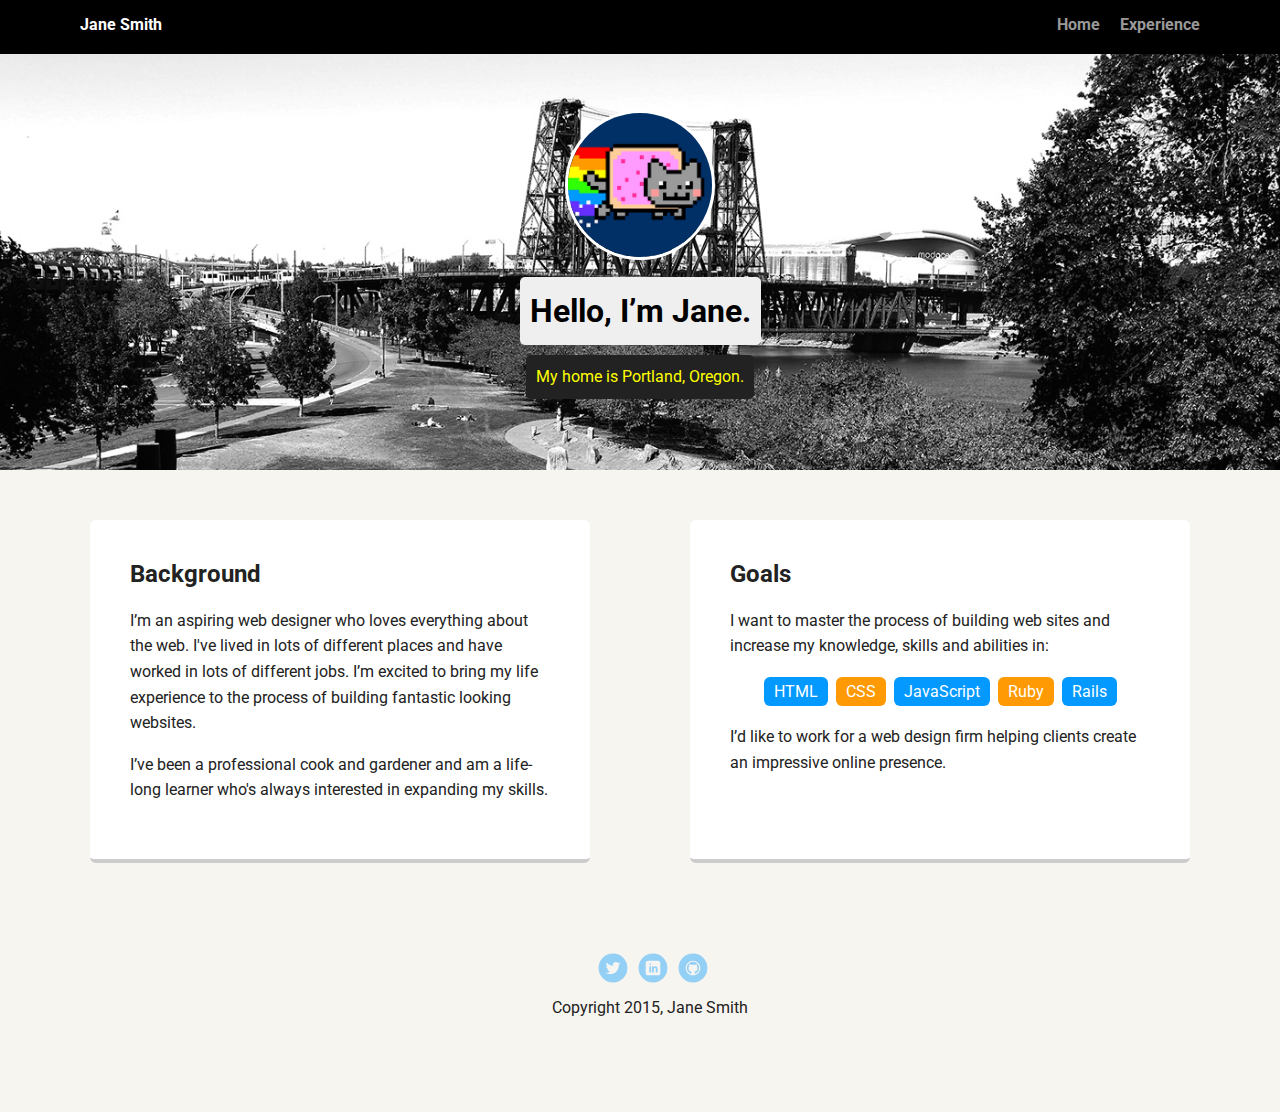
==== index.html @ 71c6af11 "Initial commit" ====
<!doctype html>
<html lang="en">
<head>
  <meta charset="utf-8">
  <title>Jane Smith's Profile</title>
  <meta name="viewport" content="width=device-width, initial-scale=1.0">
  <link rel="stylesheet" href="styles.css">
  <link href="https://fonts.googleapis.com/css?family=Muli%7CRoboto:400,300,500,700,900" rel="stylesheet"></head>
  <body>

    <div class="main-nav">
        <ul class="nav">
          <li class="name">Jane Smith</li>
          <li><a href="#">Home</a></li>
          <li><a href="#">Experience</a></li>
        </ul>
    </div>

    <header>
      <img src="images/me.png" alt="Drawing of Jane Smith" class="profile-image">
      <h1 class="tag name">Hello, I’m Jane.</h1>
      <p class="tag location">My home is Portland, Oregon.</p>
    </header>

    <main class="flex">
      <div class="card">
        <h2>Background</h2>
        <p>I’m an aspiring web designer who loves everything about the web. I've lived in lots of different places and have worked in lots of different jobs. I’m excited to bring my life experience to the process of building fantastic looking websites.</p>
        <p>I’ve been a professional cook and gardener and am a life-long learner who's always interested in expanding my skills.</p>
      </div> 

      <div class="card">
        <h2>Goals</h2>
        <p>I want to master the process of building web sites and increase my knowledge, skills and abilities in:</p>
        <ul class="skills">
          <li>HTML</li>
          <li>CSS</li>
          <li>JavaScript</li>
          <li>Ruby</li>
          <li>Rails</li>
        </ul>
        <p>I’d like to work for a web design firm helping clients create an impressive online presence.</p>
      </div> 

    </main>
    <footer>
      <ul>
        <li><a href="#" class="social twitter">Twitter</a></li>
        <li><a href="#" class="social linkedin">LinkedIn</a></li>
        <li><a href="#" class="social github">Github</a></li>
      </ul>
      <p class="copyright">Copyright 2015, Jane Smith</p>
    </footer>
  </body>
  </html>
---- styles.css ----
/* Global Layout Set-up */
* { 
  box-sizing: border-box;
}
  
body {
  margin: 0;
  padding: 0;
  text-align: center;
  font-family: 'Roboto', sans-serif;
  color: #222;
  background: #f7f5f0;
}
/* Link Styles */

a {
  text-decoration: none;
  color: #999;
}
a:hover {
  color: #6633ff;
}

/* Section Styles */

.main-nav {
  width: 100%;
  background: black;
  min-height: 30px;
  padding: 10px;
  position: fixed;
  text-align: center;
}
.nav {
  display: flex;
  justify-content: space-around;
  font-weight: 700;
  list-style-type: none;
  margin: 0 auto;
  padding: 0;
}

.nav .name {
    display: block;
    margin-right: auto;
    color: white;
}
.nav li {
  padding: 5px 10px 10px 10px;
}
.nav a {
  transition: all .5s;
}
.nav a:hover {
  color: white
}

header {
  text-align: center;
  background: url('images/portland.jpg') no-repeat top center ;
  background-size: cover;
  overflow: hidden;
  padding-top: 60px;
}
header {
  line-height: 1.5;
}
header .profile-image {
  margin-top: 50px;
  width: 150px;
  height: 150px;
  border-radius: 50%;
  border: 3px solid white;
  transition: all .5s;
}
header .profile-image:hover {
  transform: scale(1.2) rotate(5deg);
}
.tag {
  background-color: #efefef;
  color: black;
  padding: 10px;
  border-radius: 5px;
  display: table;
  margin: 10px auto;
} 
.location {
  background-color: #222;
  color: yellow;
}
.card {
  margin: 30px;
  padding: 20px 40px 40px;
  max-width: 500px;
  text-align: left;
  background: #fff;
  border-bottom: 4px solid #ccc;
  border-radius: 6px;
  transition: all .5s;
}
.card:hover {
  border-color: #ff99ff;
}

ul.skills {
  padding: 0;
  text-align: center;
}

.skills li {
  border-radius: 6px;
  display: inline-block;
  background: #ff9904;
  color: white;
  padding: 5px 10px;
  margin: 2px;
}

.skills li:nth-child(odd) {
  background: #0399ff;
}

footer {
  width: 100%;
  min-height: 30px;
  padding: 20px 0 40px 20px;
}

footer .copyright {
  top: -8px;
  font-size: .75em;
}

footer ul {
  list-style-type: none;
  margin: 0;
  padding: 0;
}

footer ul li {
  display: inline-block;
}

a.social {
  display: inline-block;
  text-indent: -9999px;
  margin-left: 5px;
  width: 30px;
  height: 30px;
  background-size: 30px 30px;
  opacity: .4;
  transition: all .5s;
}
a.twitter {
  background-image: url(images/twitter.svg);
}
a.linkedin {
  background-image: url(images/linkedin.svg);
}
a.github {
  background-image: url(images/github.svg);
}
a.social:hover {
  opacity: 1;
}
.clearfix {
  clear: both;
}

/* Styles for larger screens */
@media screen and (min-width: 720px) {
  
  .flex {
      display: -ms-flexbox;      /* TWEENER - IE 10 */
      display: flex; 
      max-width: 1200px;
      -ms-flex-pack: distribute;
      justify-content: space-around;
      margin: 0 auto;
  }

  header {
    min-height: 470px;
  }

  .nav {
    max-width: 1200px;
    padding: 0 30px;
  }


  main {
    padding-top: 20px;
  }

  main p {
    line-height: 1.6em;
  }

  footer {
    font-size: 1.3em;
    max-width: 1200px;
    margin: 40px auto;
  }

}
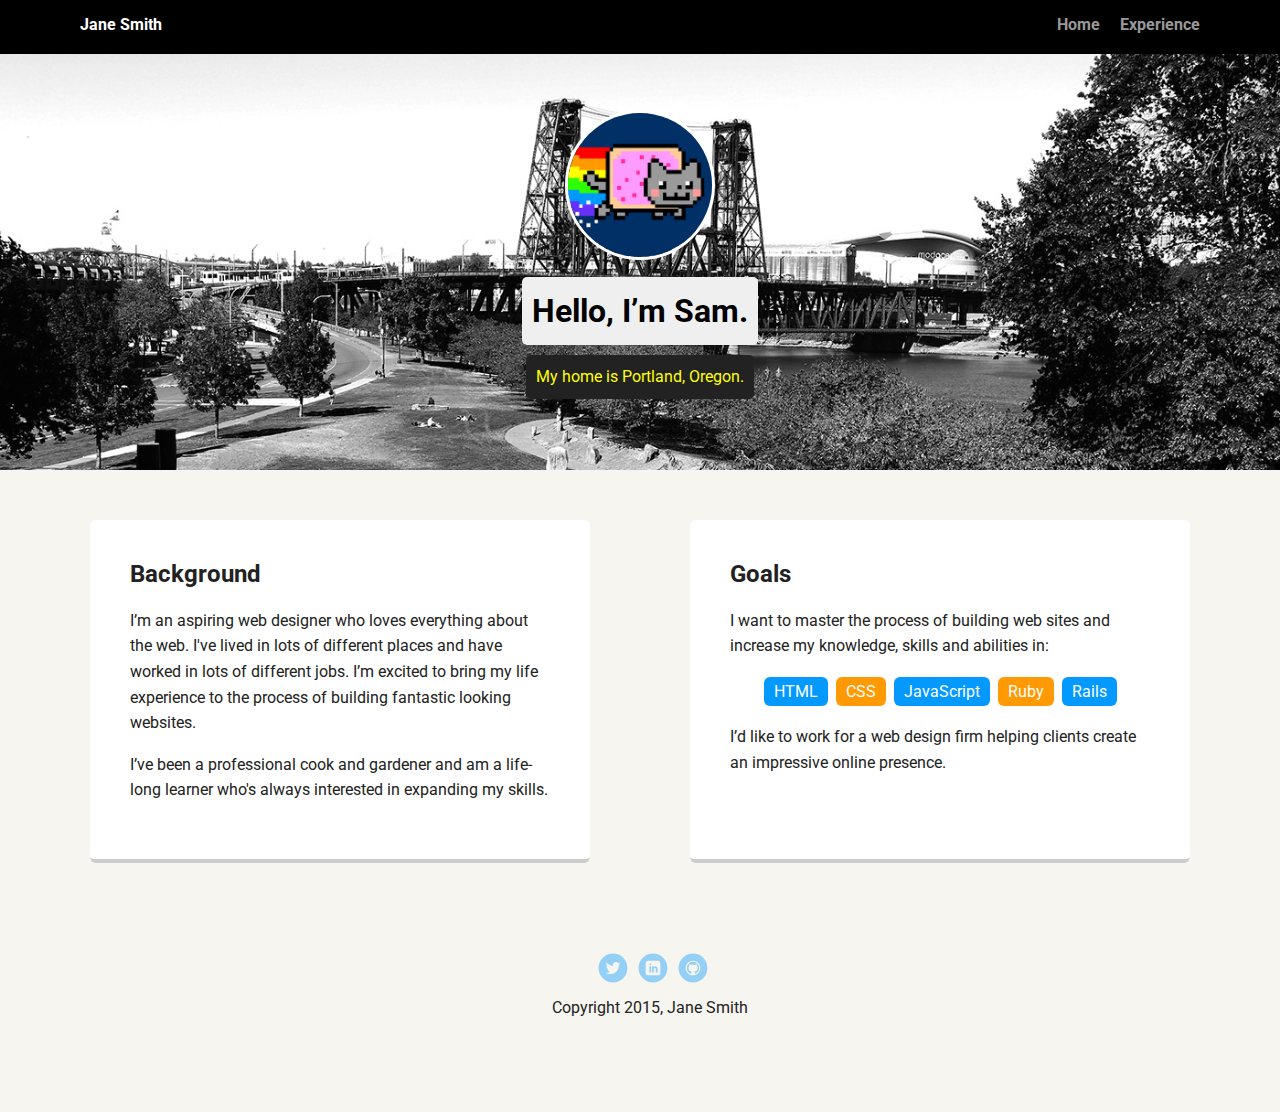
==== commit 42d56696: "h1 update to my name" ====
--- a/index.html
+++ b/index.html
@@ -18,7 +18,7 @@
 
     <header>
       <img src="images/me.png" alt="Drawing of Jane Smith" class="profile-image">
-      <h1 class="tag name">Hello, I’m Jane.</h1>
+      <h1 class="tag name">Hello, I’m Sam.</h1>
       <p class="tag location">My home is Portland, Oregon.</p>
     </header>
 
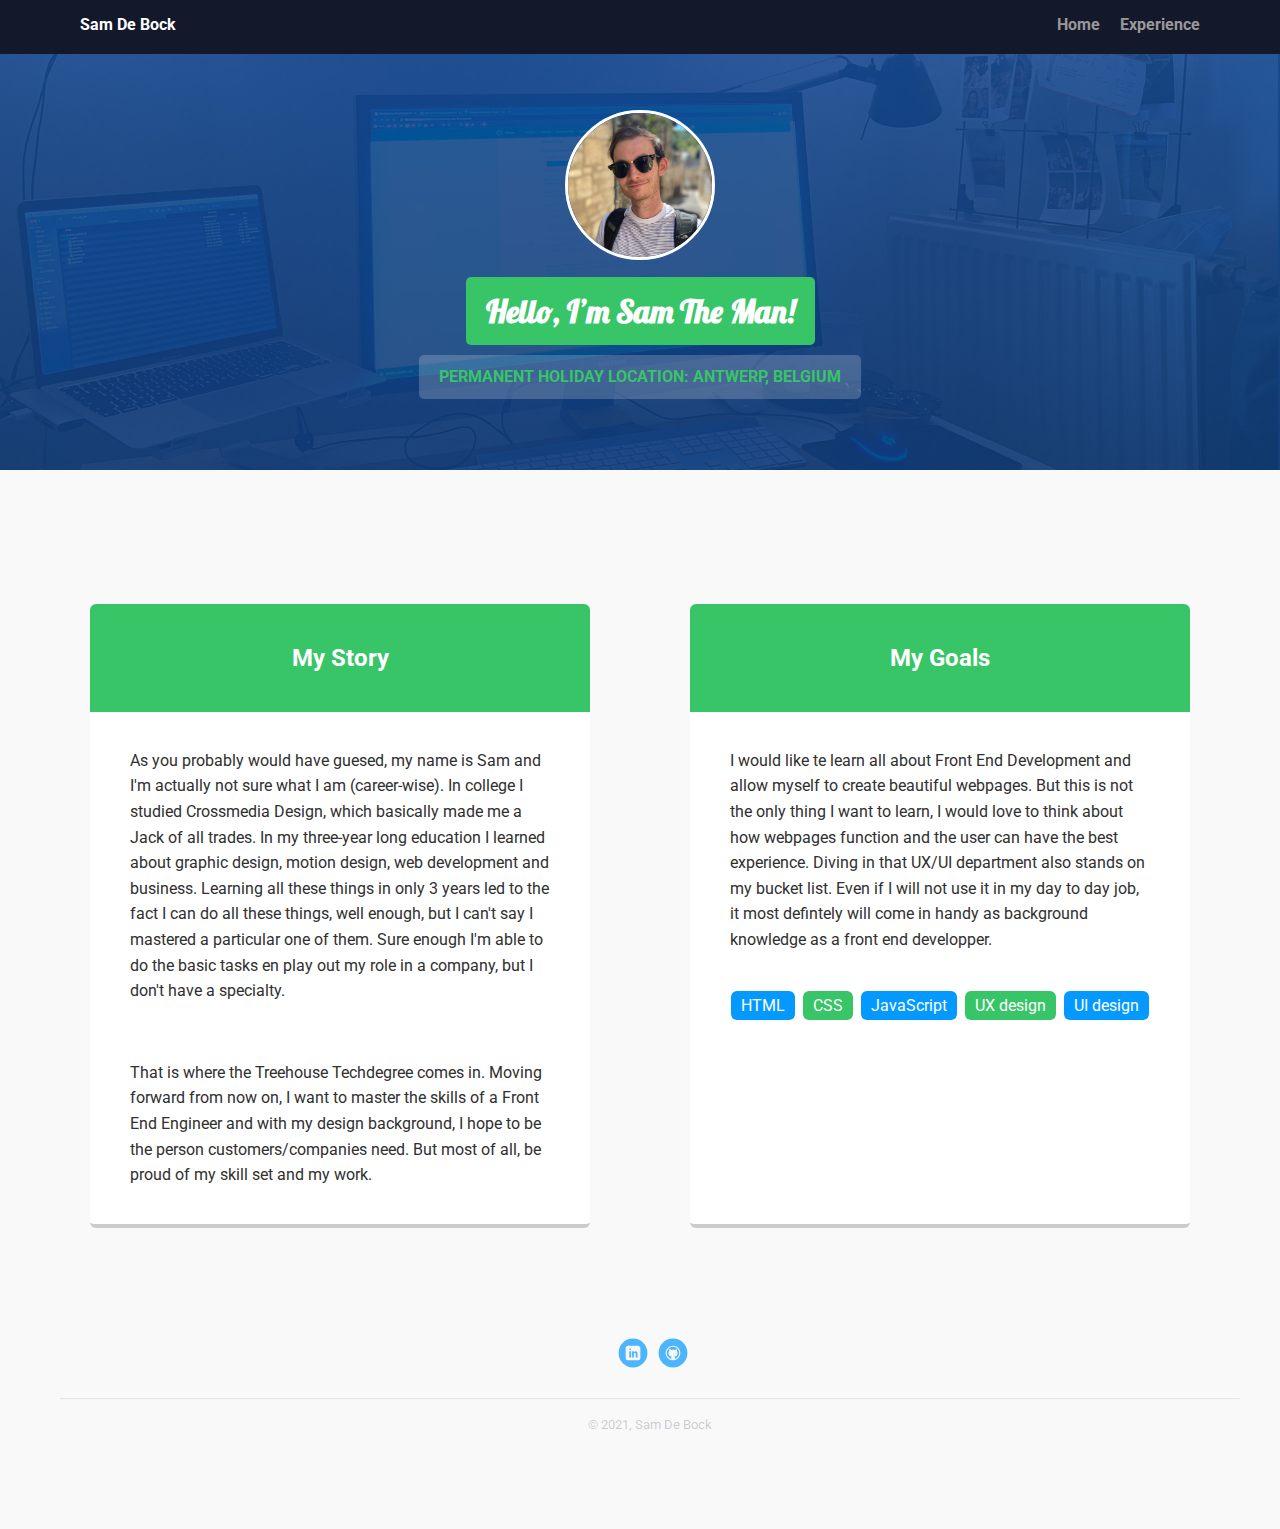
==== commit 2442142d: "Update personal info & design" ====
--- a/index.html
+++ b/index.html
@@ -2,54 +2,60 @@
 <html lang="en">
 <head>
   <meta charset="utf-8">
-  <title>Jane Smith's Profile</title>
+  <title>Sam De Bock's Profile Page</title>
   <meta name="viewport" content="width=device-width, initial-scale=1.0">
   <link rel="stylesheet" href="styles.css">
-  <link href="https://fonts.googleapis.com/css?family=Muli%7CRoboto:400,300,500,700,900" rel="stylesheet"></head>
+  <link href="https://fonts.googleapis.com/css?family=Muli%7CRoboto:400,300,500,700,900" rel="stylesheet">
+  <link rel="preconnect" href="https://fonts.gstatic.com">
+  <link href="https://fonts.googleapis.com/css2?family=Lobster&display=swap" rel="stylesheet">
+</head>
   <body>
-
-    <div class="main-nav">
+<!--Navigation bar-->
+    <nav class="main-nav">
         <ul class="nav">
-          <li class="name">Jane Smith</li>
-          <li><a href="#">Home</a></li>
-          <li><a href="#">Experience</a></li>
+          <li class="name">Sam De Bock</li>
+          <li><a href="index.html">Home</a></li>
+          <li><a href="experience.html">Experience</a></li>
         </ul>
-    </div>
-
+      </nav>
+<!--Header with background & profile pic-->
     <header>
-      <img src="images/me.png" alt="Drawing of Jane Smith" class="profile-image">
-      <h1 class="tag name">Hello, I’m Sam.</h1>
-      <p class="tag location">My home is Portland, Oregon.</p>
+      <img src="images/profile_image.jpg" alt="Picture of me in France" class="profile-image">
+      <h1 class="tag name">Hello, I’m Sam The Man!</h1>
+      <p class="tag location"><strong>Permanent holiday location: Antwerp, Belgium</strong></p>
     </header>
-
+<!--Informatation cards-->
     <main class="flex">
       <div class="card">
-        <h2>Background</h2>
-        <p>I’m an aspiring web designer who loves everything about the web. I've lived in lots of different places and have worked in lots of different jobs. I’m excited to bring my life experience to the process of building fantastic looking websites.</p>
-        <p>I’ve been a professional cook and gardener and am a life-long learner who's always interested in expanding my skills.</p>
+        <div class="card_background">
+            <h2 class="hello_title">My Story</h2>
+        </div>
+        <p>As you probably would have guesed, my name is Sam and I'm actually not sure what I am (career-wise). In college I studied Crossmedia Design, which basically made me a Jack of all trades. In my three-year long education I learned about graphic design, motion design, web development and business. Learning all these things in only 3 years led to the fact I can do all these things, well enough, but I can't say I mastered a particular one of them. Sure enough I'm able to do the basic tasks en play out my role in a company, but I don't have a specialty. </p>
+        <p>That is where the Treehouse Techdegree comes in. Moving forward from now on, I want to master the skills of a Front End Engineer and with my design background, I hope to be the person customers/companies need. But most of all, be proud of my skill set and my work.</p>
       </div> 
 
       <div class="card">
-        <h2>Goals</h2>
-        <p>I want to master the process of building web sites and increase my knowledge, skills and abilities in:</p>
+        <div class="card_background">
+          <h2 class="hello_title">My Goals</h2>
+        </div>
+        <p>I would like te learn all about Front End Development and allow myself to create beautiful webpages. But this is not the only thing I want to learn, I would love to think about how webpages function and the user can have the best experience. Diving in that UX/UI department also stands on my bucket list. Even if I will not use it in my day to day job, it most defintely will come in handy as background knowledge as a front end developper.</p>
         <ul class="skills">
           <li>HTML</li>
           <li>CSS</li>
           <li>JavaScript</li>
-          <li>Ruby</li>
-          <li>Rails</li>
+          <li>UX design</li>
+          <li>UI design</li>
         </ul>
-        <p>I’d like to work for a web design firm helping clients create an impressive online presence.</p>
-      </div> 
-
+      </div>
     </main>
+<!--Footer with social-->
     <footer>
       <ul>
-        <li><a href="#" class="social twitter">Twitter</a></li>
-        <li><a href="#" class="social linkedin">LinkedIn</a></li>
-        <li><a href="#" class="social github">Github</a></li>
+        <li><a href="https://www.linkedin.com/in/sam-de-bock-301919102/" target="_blank" class="social linkedin">LinkedIn</a></li>
+        <li><a href="https://github.com/Adible" target="_blank" class="social github">Github</a></li>
       </ul>
-      <p class="copyright">Copyright 2015, Jane Smith</p>
+      <hr>
+      <p class="copyright"><small>&copy; 2021, Sam De Bock</small></p>
     </footer>
   </body>
   </html>
--- a/styles.css
+++ b/styles.css
@@ -9,7 +9,7 @@
   text-align: center;
   font-family: 'Roboto', sans-serif;
   color: #222;
-  background: #f7f5f0;
+  background: #f9f9f9;
 }
 /* Link Styles */
 
@@ -25,7 +25,7 @@
 
 .main-nav {
   width: 100%;
-  background: black;
+  background: rgb(20, 24, 43);
   min-height: 30px;
   padding: 10px;
   position: fixed;
@@ -57,10 +57,12 @@
 
 header {
   text-align: center;
-  background: url('images/portland.jpg') no-repeat top center ;
+  background: url('images/profile_header.jpg') no-repeat top center ;
   background-size: cover;
+  width: 100%;
   overflow: hidden;
   padding-top: 60px;
+  margin-bottom:64px;
 }
 header {
   line-height: 1.5;
@@ -77,29 +79,37 @@
   transform: scale(1.2) rotate(5deg);
 }
 .tag {
-  background-color: #efefef;
-  color: black;
+  background-color: #37c567;
+  color: rgb(255, 255, 255);
   padding: 10px;
   border-radius: 5px;
   display: table;
   margin: 10px auto;
+  padding-left:20px;
+  padding-right: 20px;
+}
+
+h1{
+  font-family: 'Lobster', cursive;
 } 
 .location {
-  background-color: #222;
-  color: yellow;
+  background-color: rgb(255, 255, 255,0.2);
+  color:#37c567;
+  padding-left: 20px;
+  padding-right: 20px;
+  text-transform: uppercase;
 }
 .card {
-  margin: 30px;
-  padding: 20px 40px 40px;
+  margin: 50px;
   max-width: 500px;
   text-align: left;
-  background: #fff;
+  background: #ffffff;
   border-bottom: 4px solid #ccc;
   border-radius: 6px;
   transition: all .5s;
 }
 .card:hover {
-  border-color: #ff99ff;
+  border-color: #37c567;
 }
 
 ul.skills {
@@ -110,10 +120,13 @@
 .skills li {
   border-radius: 6px;
   display: inline-block;
-  background: #ff9904;
+  background: #37c567;
   color: white;
   padding: 5px 10px;
   margin: 2px;
+}
+.skills li:hover{
+  cursor: default;
 }
 
 .skills li:nth-child(odd) {
@@ -129,6 +142,7 @@
 footer .copyright {
   top: -8px;
   font-size: .75em;
+  color: rgb(0, 0, 0,0.2);
 }
 
 footer ul {
@@ -148,7 +162,7 @@
   width: 30px;
   height: 30px;
   background-size: 30px 30px;
-  opacity: .4;
+  opacity: .7;
   transition: all .5s;
 }
 a.twitter {
@@ -162,11 +176,38 @@
 }
 a.social:hover {
   opacity: 1;
+  transform: scale(1.2);
 }
 .clearfix {
   clear: both;
 }
-
+.card_background h2{
+  color:rgba(255, 255, 255);
+  text-align: center;
+}
+.card_background{
+  background-color: #37c567;
+  background-size: cover;
+  background-position: relative;
+  overflow: hidden;
+  margin: 0px;
+  padding-top: 20px;
+  padding-bottom: 20px;
+  border-radius: 6px 6px 0 0;
+}
+.card p{
+  padding: 20px 40px 20px 40px;
+  color: rgb(48, 48, 48);
+}
+hr{
+  margin-top:30px;
+  opacity: 0.2;
+}
+
+.intro p{
+  margin-right:25%;
+  padding-left:25%;
+}
 /* Styles for larger screens */
 @media screen and (min-width: 720px) {
   
@@ -176,7 +217,7 @@
       max-width: 1200px;
       -ms-flex-pack: distribute;
       justify-content: space-around;
-      margin: 0 auto;
+      margin: 20px auto;
   }
 
   header {
@@ -202,6 +243,12 @@
     max-width: 1200px;
     margin: 40px auto;
   }
-
-}
-
+  
+}
+@media screen and (max-width:720px){
+  .intro p{
+    margin-right:10%;
+    padding-left:10%;
+  }
+}
+
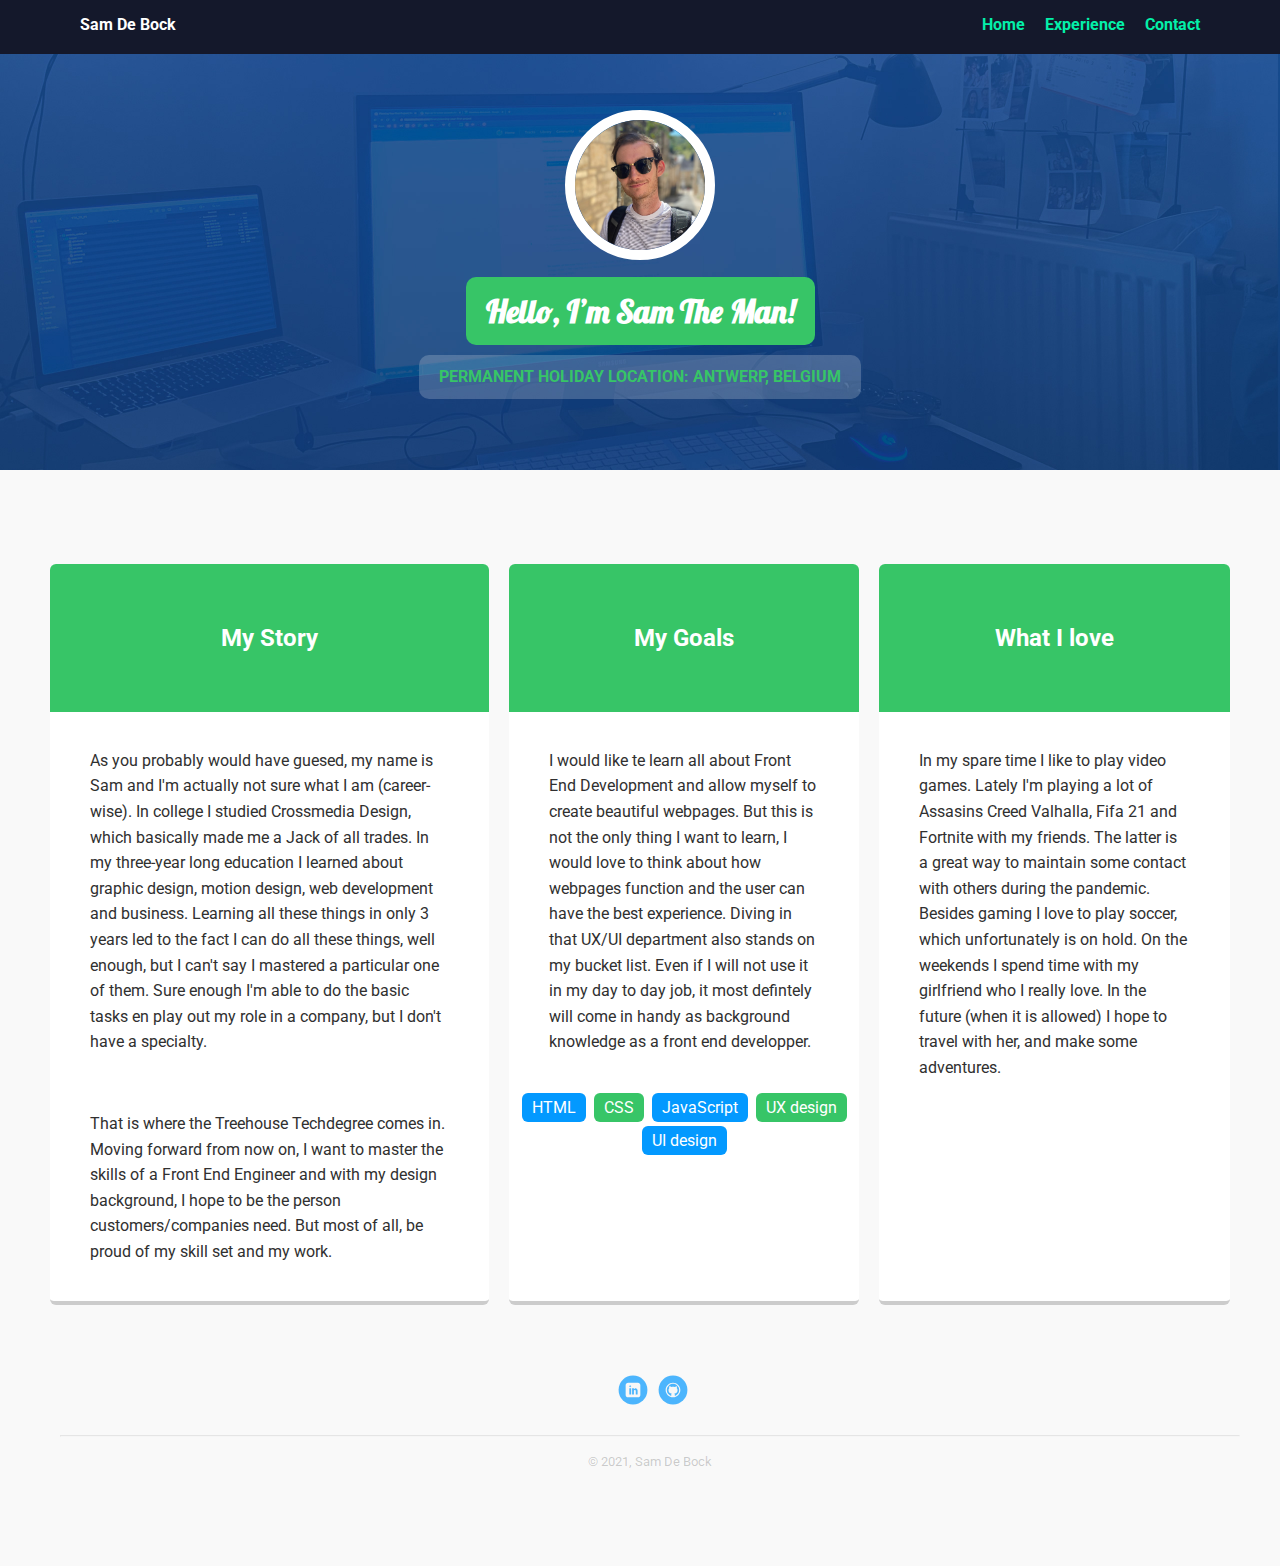
==== commit ce4c955e: "update feedback" ====
--- a/index.html
+++ b/index.html
@@ -16,6 +16,7 @@
           <li class="name">Sam De Bock</li>
           <li><a href="index.html">Home</a></li>
           <li><a href="experience.html">Experience</a></li>
+          <li><a href="contact.html">Contact</a></li>
         </ul>
       </nav>
 <!--Header with background & profile pic-->
@@ -26,15 +27,15 @@
     </header>
 <!--Informatation cards-->
     <main class="flex">
-      <div class="card">
+      <article class="card">
         <div class="card_background">
             <h2 class="hello_title">My Story</h2>
         </div>
         <p>As you probably would have guesed, my name is Sam and I'm actually not sure what I am (career-wise). In college I studied Crossmedia Design, which basically made me a Jack of all trades. In my three-year long education I learned about graphic design, motion design, web development and business. Learning all these things in only 3 years led to the fact I can do all these things, well enough, but I can't say I mastered a particular one of them. Sure enough I'm able to do the basic tasks en play out my role in a company, but I don't have a specialty. </p>
         <p>That is where the Treehouse Techdegree comes in. Moving forward from now on, I want to master the skills of a Front End Engineer and with my design background, I hope to be the person customers/companies need. But most of all, be proud of my skill set and my work.</p>
-      </div> 
+      </article> 
 
-      <div class="card">
+      <article class="card">
         <div class="card_background">
           <h2 class="hello_title">My Goals</h2>
         </div>
@@ -46,7 +47,14 @@
           <li>UX design</li>
           <li>UI design</li>
         </ul>
-      </div>
+      </article>
+      <article class="card">
+        <div class="card_background">
+            <h2 class="hello_title">What I love</h2>
+        </div>
+        <p>In my spare time I like to play video games. Lately I'm playing a lot of Assasins Creed Valhalla, Fifa 21 and Fortnite with my friends. The latter is a great way to maintain some contact with others during the pandemic. Besides gaming I love to play soccer, which unfortunately is on hold. On the weekends I spend time with my girlfriend who I really love. In the future (when it is allowed) I hope to travel with her, and make some adventures. </p>
+      </article> 
+
     </main>
 <!--Footer with social-->
     <footer>
--- a/styles.css
+++ b/styles.css
@@ -15,7 +15,7 @@
 
 a {
   text-decoration: none;
-  color: #999;
+  color: rgb(3, 240, 169);
 }
 a:hover {
   color: #6633ff;
@@ -52,7 +52,9 @@
   transition: all .5s;
 }
 .nav a:hover {
-  color: white
+  color: #37c567;
+  opacity: 0.5;
+  text-decoration: underline;
 }
 
 header {
@@ -72,17 +74,17 @@
   width: 150px;
   height: 150px;
   border-radius: 50%;
-  border: 3px solid white;
+  border: 10px solid white;
   transition: all .5s;
 }
 header .profile-image:hover {
-  transform: scale(1.2) rotate(5deg);
+  transform: scale(1.1);
 }
 .tag {
   background-color: #37c567;
   color: rgb(255, 255, 255);
   padding: 10px;
-  border-radius: 5px;
+  border-radius: 10px;
   display: table;
   margin: 10px auto;
   padding-left:20px;
@@ -100,7 +102,7 @@
   text-transform: uppercase;
 }
 .card {
-  margin: 50px;
+  margin: 10px;
   max-width: 500px;
   text-align: left;
   background: #ffffff;
@@ -188,7 +190,6 @@
 .card_background{
   background-color: #37c567;
   background-size: cover;
-  background-position: relative;
   overflow: hidden;
   margin: 0px;
   padding-top: 20px;
@@ -207,6 +208,26 @@
 .intro p{
   margin-right:25%;
   padding-left:25%;
+}
+
+.contact_info{
+  padding-top:20px;
+  padding-bottom:20px;
+}
+.contact_info ul{
+  list-style: none;
+  text-align: center;
+}
+.card_background h2{
+  padding:20px;
+  padding-right:20%;
+  padding-left:20%;
+}
+.box_contact{
+  width: 70%;
+  display: block;
+  margin: auto;
+  background-color: #ffffff;
 }
 /* Styles for larger screens */
 @media screen and (min-width: 720px) {
@@ -219,6 +240,7 @@
       justify-content: space-around;
       margin: 20px auto;
   }
+ 
 
   header {
     min-height: 470px;
